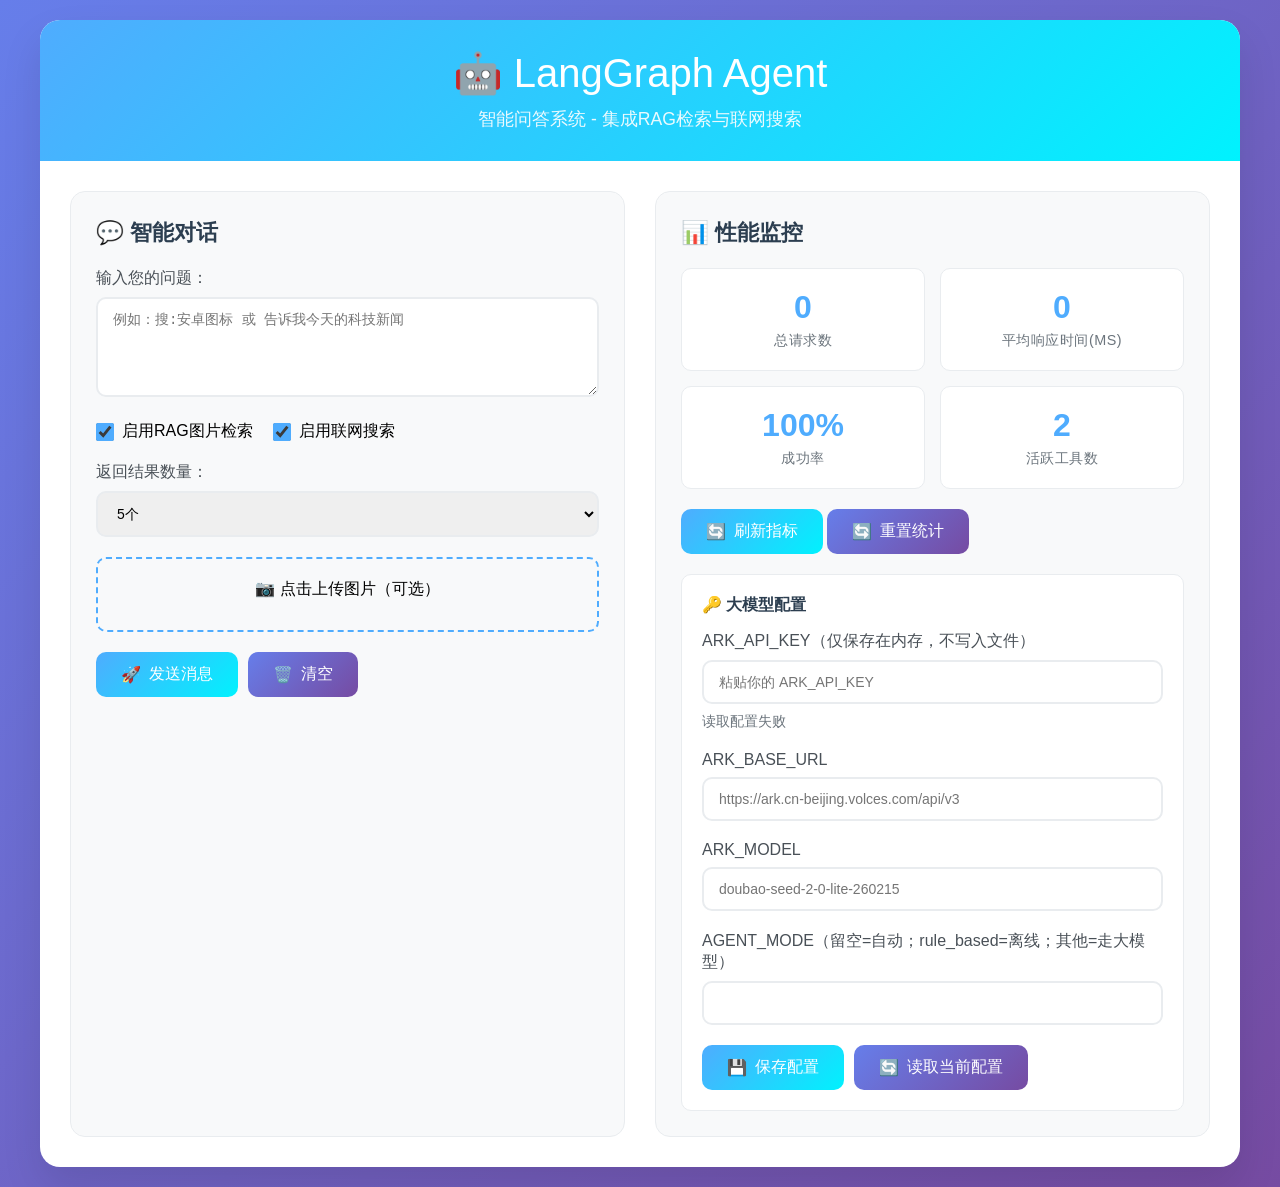
==== frontend/index - 副本.html @ 10c99111 "refactor: 重构 Agent 异步架构并修复前端显示问题" ====
<!DOCTYPE html>
<html lang="zh-CN">
<head>
    <meta charset="UTF-8">
    <meta name="viewport" content="width=device-width, initial-scale=1.0">
    <title>LangGraph Agent 测试平台</title>
    <style>
        * {
            margin: 0;
            padding: 0;
            box-sizing: border-box;
        }
        
        body {
            font-family: -apple-system, BlinkMacSystemFont, 'Segoe UI', Roboto, sans-serif;
            background: linear-gradient(135deg, #667eea 0%, #764ba2 100%);
            min-height: 100vh;
            padding: 20px;
        }
        
        .container {
            max-width: 1200px;
            margin: 0 auto;
            background: white;
            border-radius: 20px;
            box-shadow: 0 20px 40px rgba(0,0,0,0.1);
            overflow: hidden;
        }
        
        .header {
            background: linear-gradient(135deg, #4facfe 0%, #00f2fe 100%);
            color: white;
            padding: 30px;
            text-align: center;
        }
        
        .header h1 {
            font-size: 2.5em;
            margin-bottom: 10px;
            font-weight: 300;
        }
        
        .header p {
            opacity: 0.9;
            font-size: 1.1em;
        }
        
        .main-content {
            display: grid;
            grid-template-columns: 1fr 1fr;
            gap: 30px;
            padding: 30px;
        }
        
        .chat-section, .metrics-section {
            background: #f8f9fa;
            border-radius: 15px;
            padding: 25px;
            border: 1px solid #e9ecef;
        }
        
        .section-title {
            font-size: 1.4em;
            color: #2c3e50;
            margin-bottom: 20px;
            display: flex;
            align-items: center;
            gap: 10px;
        }
        
        .input-group {
            margin-bottom: 20px;
        }
        
        .input-group label {
            display: block;
            margin-bottom: 8px;
            color: #495057;
            font-weight: 500;
        }
        
        .input-field {
            width: 100%;
            padding: 12px 15px;
            border: 2px solid #e9ecef;
            border-radius: 10px;
            font-size: 14px;
            transition: all 0.3s ease;
        }
        
        .input-field:focus {
            outline: none;
            border-color: #4facfe;
            box-shadow: 0 0 0 3px rgba(79, 172, 254, 0.1);
        }
        
        .textarea {
            min-height: 100px;
            resize: vertical;
        }
        
        .checkbox-group {
            display: flex;
            gap: 20px;
            margin-bottom: 20px;
        }
        
        .checkbox-item {
            display: flex;
            align-items: center;
            gap: 8px;
        }
        
        .checkbox-item input[type="checkbox"] {
            width: 18px;
            height: 18px;
            accent-color: #4facfe;
        }
        
        .btn {
            background: linear-gradient(135deg, #4facfe 0%, #00f2fe 100%);
            color: white;
            border: none;
            padding: 12px 25px;
            border-radius: 10px;
            font-size: 16px;
            font-weight: 500;
            cursor: pointer;
            transition: all 0.3s ease;
            display: inline-flex;
            align-items: center;
            gap: 8px;
        }
        
        .btn:hover {
            transform: translateY(-2px);
            box-shadow: 0 10px 20px rgba(79, 172, 254, 0.3);
        }
        
        .btn:disabled {
            opacity: 0.6;
            cursor: not-allowed;
            transform: none;
        }
        
        .btn-secondary {
            background: linear-gradient(135deg, #667eea 0%, #764ba2 100%);
        }
        
        .response-area {
            background: white;
            border-radius: 10px;
            padding: 20px;
            margin-top: 20px;
            border: 1px solid #e9ecef;
            min-height: 150px;
            max-height: 400px;
            overflow-y: auto;
        }
        
        .response-content {
            line-height: 1.6;
            color: #2c3e50;
        }
        
        .response-content h4 {
            color: #4facfe;
            margin-bottom: 10px;
        }
        
        .response-content .image-item {
            background: #f8f9fa;
            border-radius: 8px;
            padding: 15px;
            margin: 10px 0;
            border-left: 4px solid #4facfe;
        }
        
        .response-content .search-item {
            background: #fff3cd;
            border-radius: 8px;
            padding: 15px;
            margin: 10px 0;
            border-left: 4px solid #ffc107;
        }
        
        .metrics-grid {
            display: grid;
            grid-template-columns: repeat(auto-fit, minmax(200px, 1fr));
            gap: 15px;
            margin-bottom: 20px;
        }
        
        .metric-card {
            background: white;
            border-radius: 10px;
            padding: 20px;
            text-align: center;
            border: 1px solid #e9ecef;
            transition: all 0.3s ease;
        }
        
        .metric-card:hover {
            transform: translateY(-2px);
            box-shadow: 0 5px 15px rgba(0,0,0,0.1);
        }
        
        .metric-value {
            font-size: 2em;
            font-weight: bold;
            color: #4facfe;
            margin-bottom: 5px;
        }
        
        .metric-label {
            color: #6c757d;
            font-size: 0.9em;
            text-transform: uppercase;
            letter-spacing: 0.5px;
        }
        
        .timing-breakdown {
            background: white;
            border-radius: 10px;
            padding: 20px;
            margin-top: 20px;
            border: 1px solid #e9ecef;
        }
        
        .timing-item {
            display: flex;
            justify-content: space-between;
            align-items: center;
            padding: 10px 0;
            border-bottom: 1px solid #f1f3f4;
        }
        
        .timing-item:last-child {
            border-bottom: none;
        }
        
        .timing-name {
            color: #495057;
            font-weight: 500;
        }
        
        .timing-value {
            color: #4facfe;
            font-weight: bold;
        }
        
        .loading {
            display: inline-block;
            width: 20px;
            height: 20px;
            border: 3px solid #f3f3f3;
            border-top: 3px solid #4facfe;
            border-radius: 50%;
            animation: spin 1s linear infinite;
        }
        
        @keyframes spin {
            0% { transform: rotate(0deg); }
            100% { transform: rotate(360deg); }
        }
        
        .error-message {
            background: #f8d7da;
            color: #721c24;
            border: 1px solid #f5c6cb;
            border-radius: 8px;
            padding: 15px;
            margin: 10px 0;
        }
        
        .success-message {
            background: #d4edda;
            color: #155724;
            border: 1px solid #c3e6cb;
            border-radius: 8px;
            padding: 15px;
            margin: 10px 0;
        }
        
        .file-upload {
            border: 2px dashed #4facfe;
            border-radius: 10px;
            padding: 20px;
            text-align: center;
            transition: all 0.3s ease;
            cursor: pointer;
        }
        
        .file-upload:hover {
            background: rgba(79, 172, 254, 0.05);
        }
        
        .file-upload input[type="file"] {
            display: none;
        }
        
        @media (max-width: 768px) {
            .main-content {
                grid-template-columns: 1fr;
                gap: 20px;
                padding: 20px;
            }
            
            .header h1 {
                font-size: 2em;
            }
            
            .checkbox-group {
                flex-direction: column;
                gap: 10px;
            }
        }
    </style>
</head>
<body>
    <div class="container">
        <div class="header">
            <h1>🤖 LangGraph Agent</h1>
            <p>智能问答系统 - 集成RAG检索与联网搜索</p>
        </div>
        
        <div class="main-content">
            <!-- 聊天区域 -->
            <div class="chat-section">
                <h2 class="section-title">
                    💬 智能对话
                </h2>
                
                <div class="input-group">
                    <label for="userInput">输入您的问题：</label>
                    <textarea 
                        id="userInput" 
                        class="input-field textarea" 
                        placeholder="例如：搜:安卓图标 或 告诉我今天的科技新闻"
                    ></textarea>
                </div>
                
                <div class="checkbox-group">
                    <div class="checkbox-item">
                        <input type="checkbox" id="useRag" checked>
                        <label for="useRag">启用RAG图片检索</label>
                    </div>
                    <div class="checkbox-item">
                        <input type="checkbox" id="useSearch" checked>
                        <label for="useSearch">启用联网搜索</label>
                    </div>
                </div>
                
                <div class="input-group">
                    <label for="topK">返回结果数量：</label>
                    <select id="topK" class="input-field">
                        <option value="3">3个</option>
                        <option value="5" selected>5个</option>
                        <option value="10">10个</option>
                    </select>
                </div>
                
                <div class="file-upload" onclick="document.getElementById('imageFile').click()">
                    <input type="file" id="imageFile" accept="image/*" onchange="handleFileSelect(event)">
                    <p>📷 点击上传图片（可选）</p>
                    <p id="fileName" style="margin-top: 10px; color: #4facfe;"></p>
                </div>
                
                <div style="display: flex; gap: 10px; margin-top: 20px;">
                    <button class="btn" onclick="sendMessage()" id="sendBtn">
                        <span>🚀</span> 发送消息
                    </button>
                    <button class="btn btn-secondary" onclick="clearChat()">
                        <span>🗑️</span> 清空
                    </button>
                </div>
                
                <div id="responseArea" class="response-area" style="display: none;">
                    <div id="responseContent" class="response-content"></div>
                </div>
            </div>
            
            <!-- 性能监控区域 -->
            <div class="metrics-section">
                <h2 class="section-title">
                    📊 性能监控
                </h2>
                
                <div class="metrics-grid">
                    <div class="metric-card">
                        <div class="metric-value" id="totalRequests">0</div>
                        <div class="metric-label">总请求数</div>
                    </div>
                    <div class="metric-card">
                        <div class="metric-value" id="avgResponseTime">0</div>
                        <div class="metric-label">平均响应时间(ms)</div>
                    </div>
                    <div class="metric-card">
                        <div class="metric-value" id="successRate">100%</div>
                        <div class="metric-label">成功率</div>
                    </div>
                    <div class="metric-card">
                        <div class="metric-value" id="activeTools">0</div>
                        <div class="metric-label">活跃工具数</div>
                    </div>
                </div>
                
                <div id="timingBreakdown" class="timing-breakdown" style="display: none;">
                    <h4 style="margin-bottom: 15px; color: #2c3e50;">⏱️ 本次请求耗时分析</h4>
                    <div id="timingItems"></div>
                </div>

                <div id="streamDebug" class="timing-breakdown" style="display: none;">
                    <h4 style="margin-bottom: 15px; color: #2c3e50;">🧰 工具调用与 Token</h4>
                    <div id="tokenItems"></div>
                    <div id="toolItems" style="margin-top: 15px;"></div>
                </div>
                
                <div style="margin-top: 20px;">
                    <button class="btn" onclick="refreshMetrics()">
                        <span>🔄</span> 刷新指标
                    </button>
                    <button class="btn btn-secondary" onclick="resetMetrics()">
                        <span>🔄</span> 重置统计
                    </button>
                </div>

                <div class="timing-breakdown" style="margin-top:20px;">
                    <h4 style="margin-bottom: 15px; color: #2c3e50;">🔑 大模型配置</h4>
                    <div class="input-group">
                        <label for="arkApiKey">ARK_API_KEY（仅保存在内存，不写入文件）</label>
                        <input id="arkApiKey" type="password" class="input-field" placeholder="粘贴你的 ARK_API_KEY">
                        <div id="arkKeyStatus" style="margin-top:8px; color:#6c757d; font-size:0.9em;"></div>
                    </div>
                    <div class="input-group">
                        <label for="arkBaseUrl">ARK_BASE_URL</label>
                        <input id="arkBaseUrl" type="text" class="input-field" placeholder="https://ark.cn-beijing.volces.com/api/v3">
                    </div>
                    <div class="input-group">
                        <label for="arkModel">ARK_MODEL</label>
                        <input id="arkModel" type="text" class="input-field" placeholder="doubao-seed-2-0-lite-260215">
                    </div>
                    <div class="input-group">
                        <label for="agentMode">AGENT_MODE（留空=自动；rule_based=离线；其他=走大模型）</label>
                        <input id="agentMode" type="text" class="input-field" placeholder="">
                    </div>
                    <div style="display:flex; gap:10px;">
                        <button class="btn" onclick="saveConfig()">
                            <span>💾</span> 保存配置
                        </button>
                        <button class="btn btn-secondary" onclick="loadConfig()">
                            <span>🔄</span> 读取当前配置
                        </button>
                    </div>
                </div>
            </div>
        </div>
    </div>

    <script>
        // 全局状态
        let requestCount = 0;
        let totalResponseTime = 0;
        let successCount = 0;
        let errorCount = 0;
        let selectedFile = null;
        let currentAbortController = null;
        let streamRenderScheduled = false;
        let streamState = null;
        
        // 初始化
        document.addEventListener('DOMContentLoaded', function() {
            // 添加回车键发送功能
            document.getElementById('userInput').addEventListener('keydown', function(e) {
                if (e.key === 'Enter' && e.ctrlKey) {
                    sendMessage();
                }
            });
            
            // 初始化指标
            updateMetricsDisplay();
            loadConfig();
        });
        
        // 处理文件选择
        function handleFileSelect(event) {
            const file = event.target.files[0];
            if (file) {
                selectedFile = file;
                document.getElementById('fileName').textContent = `已选择: ${file.name}`;
            }
        }
        
        // 发送消息
        async function sendMessage() {
            const userInput = document.getElementById('userInput').value.trim();
            if (!userInput && !selectedFile) {
                showError('请输入问题或上传图片');
                return;
            }
            
            const sendBtn = document.getElementById('sendBtn');
            sendBtn.disabled = true;
            sendBtn.innerHTML = '<span class="loading"></span> 处理中...';
            
            const startTime = Date.now();
            
            try {
                if (currentAbortController) {
                    try { currentAbortController.abort(); } catch (e) {}
                }
                currentAbortController = new AbortController();

                streamState = {
                    text: '',
                    toolCalls: [],
                    toolEvents: [],
                    usage: null,
                    final: null
                };

                const formData = new FormData();
                formData.append('text', userInput);
                formData.append('use_rag', document.getElementById('useRag').checked);
                formData.append('use_search', document.getElementById('useSearch').checked);
                formData.append('top_k', document.getElementById('topK').value);
                formData.append('stream', 'true');
                
                if (selectedFile) {
                    formData.append('image', selectedFile);
                }
                
                const responseArea = document.getElementById('responseArea');
                const responseContent = document.getElementById('responseContent');
                responseArea.style.display = 'block';
                responseContent.innerHTML = `<div class="success-message">连接中，等待流式输出...</div>`;
                document.getElementById('timingBreakdown').style.display = 'none';
                document.getElementById('streamDebug').style.display = 'none';

                const response = await fetch('/api/chat', {
                    method: 'POST',
                    body: formData,
                    headers: {
                        'Accept': 'text/event-stream'
                    },
                    signal: currentAbortController.signal
                });

                if (!response.ok) {
                    const errText = await response.text();
                    throw new Error(errText || '请求失败');
                }

                const ctype = (response.headers.get('content-type') || '').toLowerCase();
                if (ctype.startsWith('text/event-stream')) {
                    await readEventStream(response, startTime);
                } else {
                    const result = await response.json();
                    renderFinalFromJson(result, startTime);
                }

                // 清空输入
                document.getElementById('userInput').value = '';
                selectedFile = null;
                document.getElementById('fileName').textContent = '';
                document.getElementById('imageFile').value = '';
                
            } catch (error) {
                errorCount++;
                showError(`请求失败: ${error.message}`);
            } finally {
                sendBtn.disabled = false;
                sendBtn.innerHTML = '<span>🚀</span> 发送消息';
                updateMetricsDisplay();
            }
        }

        async function readEventStream(response, startTime) {
            const reader = response.body.getReader();
            const decoder = new TextDecoder('utf-8');
            let buffer = '';
            let done = false;

            while (!done) {
                const { value, done: readerDone } = await reader.read();
                done = readerDone;
                if (value) {
                    buffer += decoder.decode(value, { stream: true });
                    buffer = processSseBuffer(buffer);
                }
            }

            const endTime = Date.now();
            const responseTime = endTime - startTime;
            requestCount++;
            totalResponseTime += responseTime;
            successCount++;

            if (streamState && streamState.final && streamState.final.timing) {
                displayTiming(streamState.final.timing || {});
            }
            renderStreamDebug();
        }

        function processSseBuffer(buffer) {
            const chunks = buffer.split('\n\n');
            const remain = chunks.pop() || '';
            for (const chunk of chunks) {
                const lines = chunk.split('\n');
                for (const line of lines) {
                    const trimmed = line.trim();
                    if (!trimmed) continue;
                    if (!trimmed.startsWith('data:')) continue;
                    const data = trimmed.slice(5).trimStart();
                    if (data === '[DONE]') {
                        return remain;
                    }
                    let obj = null;
                    try { obj = JSON.parse(data); } catch (e) { obj = null; }
                    if (obj) handleStreamChunk(obj);
                }
            }
            return remain;
        }

        function handleStreamChunk(obj) {
            if (!streamState) return;
            if (obj.choices && obj.choices.length > 0) {
                const delta = (obj.choices[0] && obj.choices[0].delta) ? obj.choices[0].delta : null;
                if (delta) {
                    if (typeof delta.content === 'string' && delta.content.length > 0) {
                        streamState.text += delta.content;
                    }
                    if (Array.isArray(delta.tool_calls) && delta.tool_calls.length > 0) {
                        streamState.toolCalls = delta.tool_calls;
                    }
                }
            }
            if (obj.x_tool_event) {
                streamState.toolEvents.push(obj.x_tool_event);
            }
            if (obj.usage && typeof obj.usage === 'object') {
                streamState.usage = obj.usage;
            }
            if (obj.x_final && typeof obj.x_final === 'object') {
                streamState.final = obj.x_final;
            }
            scheduleStreamRender();
        }

        function scheduleStreamRender() {
            if (streamRenderScheduled) return;
            streamRenderScheduled = true;
            requestAnimationFrame(() => {
                streamRenderScheduled = false;
                renderStream();
            });
        }

        function renderStream() {
            if (!streamState) return;
            const responseArea = document.getElementById('responseArea');
            const responseContent = document.getElementById('responseContent');
            responseArea.style.display = 'block';

            const answerHtml = renderMarkdown(streamState.text || '');
            let html = `<h4>🤖 智能回答（流式）</h4>`;
            html += `<div>${answerHtml || '<span style="color:#6c757d">等待输出...</span>'}</div>`;

            const final = streamState.final;
            if (final && Array.isArray(final.images) && final.images.length > 0) {
                html += `<h4 style="margin-top:15px;">🖼️ 检索到的图片 (${final.images.length}张)</h4>`;
                final.images.forEach((image, index) => {
                    const filename = (image && image.filename) ? image.filename : 'unknown';
                    const score = (image && typeof image.score === 'number') ? image.score : (image && typeof image.similarity === 'number' ? image.similarity : 0);
                    html += `
                        <div class="image-item">
                            <p><strong>${index + 1}. ${escapeHtml(filename)}</strong></p>
                            <p>相似度: ${(score * 100).toFixed(2)}%</p>
                            <img src="/assets/${encodeURIComponent(filename)}" 
                                 alt="${escapeHtml(filename)}" 
                                 style="max-width: 100%; max-height: 200px; border-radius: 8px; margin-top: 10px;">
                        </div>
                    `;
                });
            }

            if (final && Array.isArray(final.search_results) && final.search_results.length > 0) {
                html += `<h4 style="margin-top:15px;">🔍 搜索结果 (${final.search_results.length}条)</h4>`;
                final.search_results.forEach((search, index) => {
                    const title = (search && search.title) ? search.title : '';
                    const snippet = (search && search.snippet) ? search.snippet : '';
                    const link = (search && (search.url || search.link)) ? (search.url || search.link) : '';
                    html += `
                        <div class="search-item">
                            <p><strong>${index + 1}. ${escapeHtml(title)}</strong></p>
                            <p>${escapeHtml(snippet)}</p>
                            ${link ? `<p><a href="${escapeHtml(link)}" target="_blank" style="color: #4facfe;">查看原文</a></p>` : ''}
                        </div>
                    `;
                });
            }

            responseContent.innerHTML = html;
            renderStreamDebug();
        }

        function renderFinalFromJson(result, startTime) {
            const endTime = Date.now();
            const responseTime = endTime - startTime;
            requestCount++;
            totalResponseTime += responseTime;
            successCount++;
            const normalized = {
                response: result.response || result.answer || '',
                images: result.images || [],
                search_results: result.search_results || [],
                timing: result.timing || {},
                metadata: result.metadata || {}
            };
            streamState = {
                text: normalized.response,
                toolCalls: [],
                toolEvents: [],
                usage: normalized.metadata ? normalized.metadata.usage : null,
                final: normalized
            };
            renderStream();
            displayTiming(normalized.timing || {});
        }
        
        // 显示响应结果
        function renderStreamDebug() {
            const debug = document.getElementById('streamDebug');
            const tokenItems = document.getElementById('tokenItems');
            const toolItems = document.getElementById('toolItems');
            if (!streamState) {
                debug.style.display = 'none';
                return;
            }

            const usage = streamState.usage;
            const toolCalls = Array.isArray(streamState.toolCalls) ? streamState.toolCalls : [];
            const toolEvents = Array.isArray(streamState.toolEvents) ? streamState.toolEvents : [];
            const hasAny = (usage && typeof usage === 'object') || toolCalls.length > 0 || toolEvents.length > 0;
            if (!hasAny) {
                debug.style.display = 'none';
                return;
            }
            debug.style.display = 'block';

            let tokenHtml = '';
            if (usage && typeof usage === 'object') {
                const pt = (usage.prompt_tokens != null) ? usage.prompt_tokens : 0;
                const ct = (usage.completion_tokens != null) ? usage.completion_tokens : 0;
                const tt = (usage.total_tokens != null) ? usage.total_tokens : 0;
                tokenHtml = `
                    <div class="timing-item">
                        <span class="timing-name">prompt_tokens:</span>
                        <span class="timing-value">${pt}</span>
                    </div>
                    <div class="timing-item">
                        <span class="timing-name">completion_tokens:</span>
                        <span class="timing-value">${ct}</span>
                    </div>
                    <div class="timing-item">
                        <span class="timing-name">total_tokens:</span>
                        <span class="timing-value">${tt}</span>
                    </div>
                `;
            }
            tokenItems.innerHTML = tokenHtml;

            let toolHtml = '';
            if (toolCalls.length > 0) {
                toolHtml += `<div style="margin-bottom:10px; color:#495057; font-weight:500;">本次调用工具（计划）</div>`;
                toolCalls.forEach((tc, idx) => {
                    const fn = tc && tc.function ? tc.function : {};
                    const name = fn.name || 'unknown';
                    const args = fn.arguments || '{}';
                    toolHtml += `
                        <div class="timing-item" style="align-items:flex-start;">
                            <span class="timing-name">${idx + 1}. ${escapeHtml(name)}</span>
                            <span class="timing-value" style="max-width:60%; white-space:normal; text-align:right;">${escapeHtml(args)}</span>
                        </div>
                    `;
                });
            }
            if (toolEvents.length > 0) {
                toolHtml += `<div style="margin-top:15px; margin-bottom:10px; color:#495057; font-weight:500;">工具执行（实时）</div>`;
                toolEvents.slice(-20).forEach((ev) => {
                    const name = ev.tool || 'unknown';
                    const ok = ev.ok ? 'ok' : 'fail';
                    const ms = ev.elapsed_s ? Math.round(ev.elapsed_s * 1000) : 0;
                    const preview = ev.result_preview ? ev.result_preview : '';
                    toolHtml += `
                        <div class="timing-item" style="align-items:flex-start;">
                            <span class="timing-name">${escapeHtml(name)} (${ok})</span>
                            <span class="timing-value" style="max-width:60%; white-space:normal; text-align:right;">${ms}ms</span>
                        </div>
                        ${preview ? `<div style="color:#6c757d; font-size:0.85em; margin: -6px 0 10px 0; white-space:pre-wrap;">${escapeHtml(preview)}</div>` : ''}
                    `;
                });
            }
            toolItems.innerHTML = toolHtml;
        }

        function escapeHtml(text) {
            const s = String(text == null ? '' : text);
            return s
                .replaceAll('&', '&amp;')
                .replaceAll('<', '&lt;')
                .replaceAll('>', '&gt;')
                .replaceAll('"', '&quot;')
                .replaceAll("'", '&#039;');
        }

        function renderMarkdown(md) {
            const src = String(md == null ? '' : md);
            if (!src) return '';
            const blocks = src.split('```');
            let out = '';
            for (let i = 0; i < blocks.length; i++) {
                const part = blocks[i];
                if (i % 2 === 1) {
                    const code = escapeHtml(part.replace(/^\w+\n/, ''));
                    out += `<pre style="background:#0b1020; color:#e5e7eb; padding:12px; border-radius:8px; overflow:auto;"><code>${code}</code></pre>`;
                } else {
                    out += renderMarkdownInline(part);
                }
            }
            return out;
        }

        function renderMarkdownInline(text) {
            let s = escapeHtml(text);
            s = s.replace(/\r\n/g, '\n').replace(/\r/g, '\n');
            s = s.replace(/^######\s?(.*)$/gm, '<h6>$1</h6>');
            s = s.replace(/^#####\s?(.*)$/gm, '<h5>$1</h5>');
            s = s.replace(/^####\s?(.*)$/gm, '<h4>$1</h4>');
            s = s.replace(/^###\s?(.*)$/gm, '<h3>$1</h3>');
            s = s.replace(/^##\s?(.*)$/gm, '<h2>$1</h2>');
            s = s.replace(/^#\s?(.*)$/gm, '<h1>$1</h1>');
            s = s.replace(/\*\*(.+?)\*\*/g, '<strong>$1</strong>');
            s = s.replace(/`([^`]+?)`/g, '<code style="background:#f1f3f4; padding:2px 4px; border-radius:4px;">$1</code>');
            s = s.replace(/\[([^\]]+)\]\((https?:\/\/[^\s)]+)\)/g, '<a href="$2" target="_blank" style="color:#4facfe;">$1</a>');
            s = s.replace(/^\s*-\s+(.*)$/gm, '<li>$1</li>');
            s = s.replace(/(<li>.*<\/li>\n?)+/g, (m) => `<ul style="margin-left:20px;">${m}</ul>`);
            s = s.replace(/\n{2,}/g, '</p><p>');
            s = `<p>${s}</p>`;
            s = s.replace(/<p>\s*<\/p>/g, '');
            s = s.replace(/\n/g, '<br>');
            return s;
        }
        
        // 显示耗时分析
        function displayTiming(timing) {
            const timingBreakdown = document.getElementById('timingBreakdown');
            const timingItems = document.getElementById('timingItems');
            
            if (Object.keys(timing).length === 0) {
                timingBreakdown.style.display = 'none';
                return;
            }
            
            timingBreakdown.style.display = 'block';
            
            let html = '';
                const timingNames = {
                    'total': '总耗时',
                    'route': '路由决策',
                    'connect': '数据库连接',
                    'expand': '查询扩展',
                'encode_text': '文本编码',
                'search_text': '文本搜索',
                'read_image': '图片读取',
                'encode_image': '图片编码',
                    'search_image': '图片搜索',
                    'llm': '大模型调用'
                };
                
                for (const [key, value] of Object.entries(timing)) {
                    if (value > 0) {
                        const ms = Math.round(value * 1000);
                        html += `
                        <div class="timing-item">
                            <span class="timing-name">${timingNames[key] || key}:</span>
                            <span class="timing-value">${ms}ms</span>
                        </div>
                    `;
                    }
                }
            
            timingItems.innerHTML = html;
        }
        
        // 显示错误
        function showError(message) {
            const responseArea = document.getElementById('responseArea');
            const responseContent = document.getElementById('responseContent');
            
            responseArea.style.display = 'block';
            responseContent.innerHTML = `<div class="error-message">${message}</div>`;
        }
        
        // 清空聊天
        function clearChat() {
            document.getElementById('responseArea').style.display = 'none';
            document.getElementById('responseContent').innerHTML = '';
            document.getElementById('timingBreakdown').style.display = 'none';
        }
        
        // 更新指标显示
        function updateMetricsDisplay() {
            document.getElementById('totalRequests').textContent = requestCount;
            document.getElementById('avgResponseTime').textContent = 
                requestCount > 0 ? Math.round(totalResponseTime / requestCount) : 0;
            document.getElementById('successRate').textContent = 
                requestCount > 0 ? `${Math.round((successCount / requestCount) * 100)}%` : '100%';
            document.getElementById('activeTools').textContent = 
                document.getElementById('useRag').checked + document.getElementById('useSearch').checked;
        }
        
        // 刷新指标
        async function refreshMetrics() {
            try {
                const response = await fetch('/api/metrics');
                const metrics = await response.json();
                
                // 这里可以更新更详细的指标
                console.log('Metrics:', metrics);
                
            } catch (error) {
                console.error('Failed to refresh metrics:', error);
            }
        }

        async function loadConfig() {
            try {
                const resp = await fetch('/api/config');
                const cfg = await resp.json();
                document.getElementById('arkBaseUrl').value = cfg.ark_base_url || '';
                document.getElementById('arkModel').value = cfg.ark_model || '';
                document.getElementById('agentMode').value = cfg.agent_mode || '';
                const status = cfg.key_set ? `已设置: ${cfg.ark_api_key || 'set'}` : '未设置：当前将走离线模式（无法生成大模型最终答案）';
                document.getElementById('arkKeyStatus').textContent = status;
            } catch (e) {
                document.getElementById('arkKeyStatus').textContent = '读取配置失败';
            }
        }

        async function saveConfig() {
            const form = new FormData();
            const k = document.getElementById('arkApiKey').value || '';
            const u = document.getElementById('arkBaseUrl').value || '';
            const m = document.getElementById('arkModel').value || '';
            const mode = document.getElementById('agentMode').value || '';
            if (k) form.append('ark_api_key', k);
            form.append('ark_base_url', u);
            form.append('ark_model', m);
            form.append('agent_mode', mode);
            try {
                const resp = await fetch('/api/config', { method: 'POST', body: form });
                const cfg = await resp.json();
                document.getElementById('arkApiKey').value = '';
                const status = cfg.key_set ? `已设置: ${cfg.ark_api_key || 'set'}` : '未设置：当前将走离线模式（无法生成大模型最终答案）';
                document.getElementById('arkKeyStatus').textContent = status;
                showError('配置已保存，可直接发起对话进行流式验证');
            } catch (e) {
                showError('保存配置失败');
            }
        }
        
        // 重置统计
        function resetMetrics() {
            requestCount = 0;
            totalResponseTime = 0;
            successCount = 0;
            errorCount = 0;
            updateMetricsDisplay();
            
            // 显示成功消息
            const responseArea = document.getElementById('responseArea');
            const responseContent = document.getElementById('responseContent');
            
            responseArea.style.display = 'block';
            responseContent.innerHTML = '<div class="success-message">统计已重置</div>';
            
            setTimeout(() => {
                responseArea.style.display = 'none';
            }, 3000);
        }
    </script>
</body>
</html>
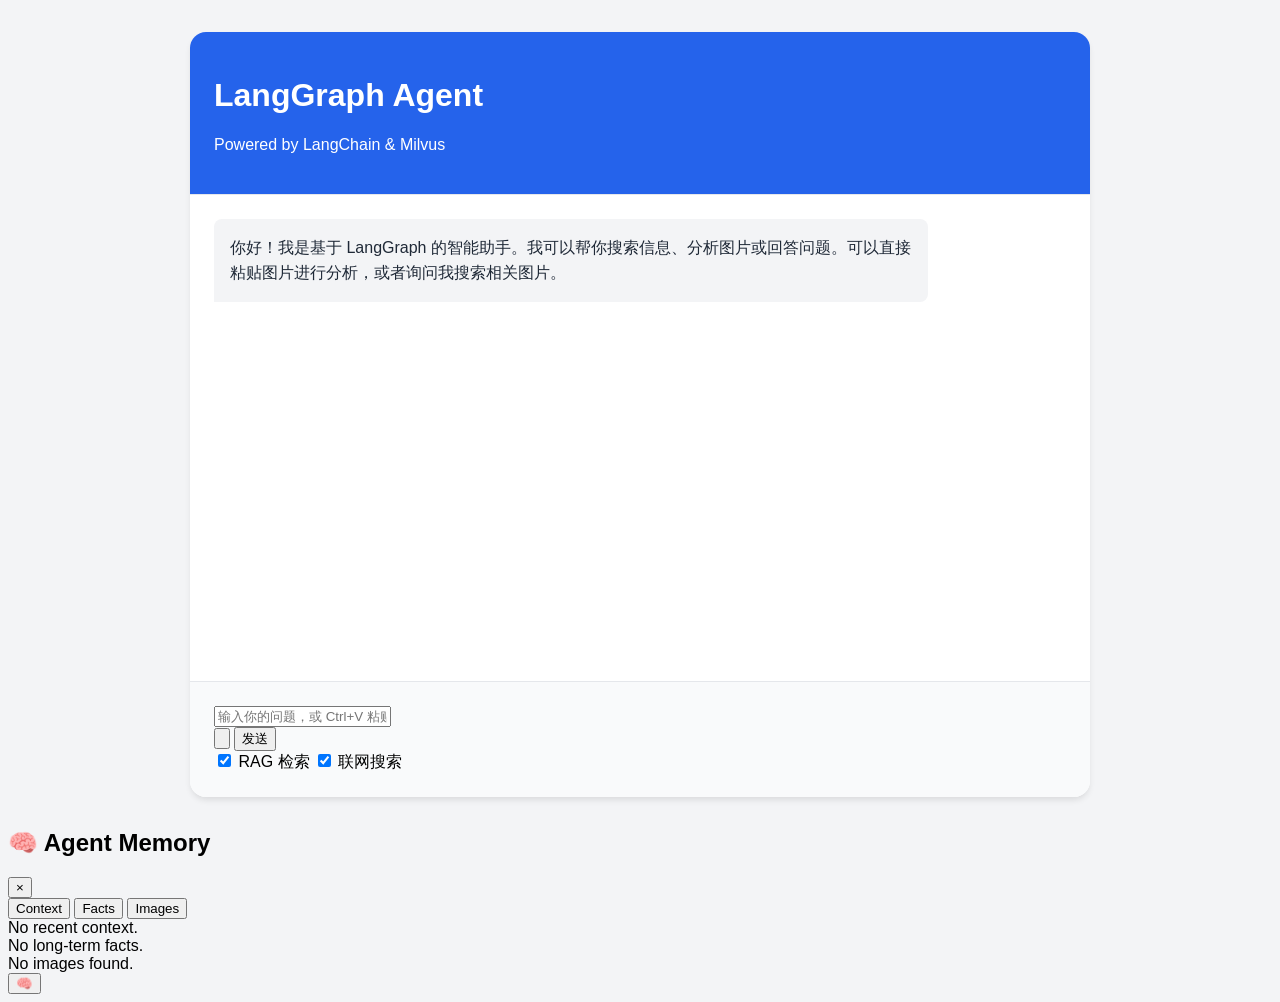
==== commit 7cdd2e28: "feat(agent): 完成多模态记忆与权限隔离体系升级，重构检索与流式工具链路" ====
--- a/frontend/index - 副本.html
+++ b/frontend/index - 副本.html
@@ -3,993 +3,98 @@
 <head>
     <meta charset="UTF-8">
     <meta name="viewport" content="width=device-width, initial-scale=1.0">
-    <title>LangGraph Agent 测试平台</title>
-    <style>
-        * {
-            margin: 0;
-            padding: 0;
-            box-sizing: border-box;
-        }
-        
-        body {
-            font-family: -apple-system, BlinkMacSystemFont, 'Segoe UI', Roboto, sans-serif;
-            background: linear-gradient(135deg, #667eea 0%, #764ba2 100%);
-            min-height: 100vh;
-            padding: 20px;
-        }
-        
-        .container {
-            max-width: 1200px;
-            margin: 0 auto;
-            background: white;
-            border-radius: 20px;
-            box-shadow: 0 20px 40px rgba(0,0,0,0.1);
-            overflow: hidden;
-        }
-        
-        .header {
-            background: linear-gradient(135deg, #4facfe 0%, #00f2fe 100%);
-            color: white;
-            padding: 30px;
-            text-align: center;
-        }
-        
-        .header h1 {
-            font-size: 2.5em;
-            margin-bottom: 10px;
-            font-weight: 300;
-        }
-        
-        .header p {
-            opacity: 0.9;
-            font-size: 1.1em;
-        }
-        
-        .main-content {
-            display: grid;
-            grid-template-columns: 1fr 1fr;
-            gap: 30px;
-            padding: 30px;
-        }
-        
-        .chat-section, .metrics-section {
-            background: #f8f9fa;
-            border-radius: 15px;
-            padding: 25px;
-            border: 1px solid #e9ecef;
-        }
-        
-        .section-title {
-            font-size: 1.4em;
-            color: #2c3e50;
-            margin-bottom: 20px;
-            display: flex;
-            align-items: center;
-            gap: 10px;
-        }
-        
-        .input-group {
-            margin-bottom: 20px;
-        }
-        
-        .input-group label {
-            display: block;
-            margin-bottom: 8px;
-            color: #495057;
-            font-weight: 500;
-        }
-        
-        .input-field {
-            width: 100%;
-            padding: 12px 15px;
-            border: 2px solid #e9ecef;
-            border-radius: 10px;
-            font-size: 14px;
-            transition: all 0.3s ease;
-        }
-        
-        .input-field:focus {
-            outline: none;
-            border-color: #4facfe;
-            box-shadow: 0 0 0 3px rgba(79, 172, 254, 0.1);
-        }
-        
-        .textarea {
-            min-height: 100px;
-            resize: vertical;
-        }
-        
-        .checkbox-group {
-            display: flex;
-            gap: 20px;
-            margin-bottom: 20px;
-        }
-        
-        .checkbox-item {
-            display: flex;
-            align-items: center;
-            gap: 8px;
-        }
-        
-        .checkbox-item input[type="checkbox"] {
-            width: 18px;
-            height: 18px;
-            accent-color: #4facfe;
-        }
-        
-        .btn {
-            background: linear-gradient(135deg, #4facfe 0%, #00f2fe 100%);
-            color: white;
-            border: none;
-            padding: 12px 25px;
-            border-radius: 10px;
-            font-size: 16px;
-            font-weight: 500;
-            cursor: pointer;
-            transition: all 0.3s ease;
-            display: inline-flex;
-            align-items: center;
-            gap: 8px;
-        }
-        
-        .btn:hover {
-            transform: translateY(-2px);
-            box-shadow: 0 10px 20px rgba(79, 172, 254, 0.3);
-        }
-        
-        .btn:disabled {
-            opacity: 0.6;
-            cursor: not-allowed;
-            transform: none;
-        }
-        
-        .btn-secondary {
-            background: linear-gradient(135deg, #667eea 0%, #764ba2 100%);
-        }
-        
-        .response-area {
-            background: white;
-            border-radius: 10px;
-            padding: 20px;
-            margin-top: 20px;
-            border: 1px solid #e9ecef;
-            min-height: 150px;
-            max-height: 400px;
-            overflow-y: auto;
-        }
-        
-        .response-content {
-            line-height: 1.6;
-            color: #2c3e50;
-        }
-        
-        .response-content h4 {
-            color: #4facfe;
-            margin-bottom: 10px;
-        }
-        
-        .response-content .image-item {
-            background: #f8f9fa;
-            border-radius: 8px;
-            padding: 15px;
-            margin: 10px 0;
-            border-left: 4px solid #4facfe;
-        }
-        
-        .response-content .search-item {
-            background: #fff3cd;
-            border-radius: 8px;
-            padding: 15px;
-            margin: 10px 0;
-            border-left: 4px solid #ffc107;
-        }
-        
-        .metrics-grid {
-            display: grid;
-            grid-template-columns: repeat(auto-fit, minmax(200px, 1fr));
-            gap: 15px;
-            margin-bottom: 20px;
-        }
-        
-        .metric-card {
-            background: white;
-            border-radius: 10px;
-            padding: 20px;
-            text-align: center;
-            border: 1px solid #e9ecef;
-            transition: all 0.3s ease;
-        }
-        
-        .metric-card:hover {
-            transform: translateY(-2px);
-            box-shadow: 0 5px 15px rgba(0,0,0,0.1);
-        }
-        
-        .metric-value {
-            font-size: 2em;
-            font-weight: bold;
-            color: #4facfe;
-            margin-bottom: 5px;
-        }
-        
-        .metric-label {
-            color: #6c757d;
-            font-size: 0.9em;
-            text-transform: uppercase;
-            letter-spacing: 0.5px;
-        }
-        
-        .timing-breakdown {
-            background: white;
-            border-radius: 10px;
-            padding: 20px;
-            margin-top: 20px;
-            border: 1px solid #e9ecef;
-        }
-        
-        .timing-item {
-            display: flex;
-            justify-content: space-between;
-            align-items: center;
-            padding: 10px 0;
-            border-bottom: 1px solid #f1f3f4;
-        }
-        
-        .timing-item:last-child {
-            border-bottom: none;
-        }
-        
-        .timing-name {
-            color: #495057;
-            font-weight: 500;
-        }
-        
-        .timing-value {
-            color: #4facfe;
-            font-weight: bold;
-        }
-        
-        .loading {
-            display: inline-block;
-            width: 20px;
-            height: 20px;
-            border: 3px solid #f3f3f3;
-            border-top: 3px solid #4facfe;
-            border-radius: 50%;
-            animation: spin 1s linear infinite;
-        }
-        
-        @keyframes spin {
-            0% { transform: rotate(0deg); }
-            100% { transform: rotate(360deg); }
-        }
-        
-        .error-message {
-            background: #f8d7da;
-            color: #721c24;
-            border: 1px solid #f5c6cb;
-            border-radius: 8px;
-            padding: 15px;
-            margin: 10px 0;
-        }
-        
-        .success-message {
-            background: #d4edda;
-            color: #155724;
-            border: 1px solid #c3e6cb;
-            border-radius: 8px;
-            padding: 15px;
-            margin: 10px 0;
-        }
-        
-        .file-upload {
-            border: 2px dashed #4facfe;
-            border-radius: 10px;
-            padding: 20px;
-            text-align: center;
-            transition: all 0.3s ease;
-            cursor: pointer;
-        }
-        
-        .file-upload:hover {
-            background: rgba(79, 172, 254, 0.05);
-        }
-        
-        .file-upload input[type="file"] {
-            display: none;
-        }
-        
-        @media (max-width: 768px) {
-            .main-content {
-                grid-template-columns: 1fr;
-                gap: 20px;
-                padding: 20px;
-            }
-            
-            .header h1 {
-                font-size: 2em;
-            }
-            
-            .checkbox-group {
-                flex-direction: column;
-                gap: 10px;
-            }
-        }
-    </style>
+    <title>LangGraph Agent Chat</title>
+    <script src="https://cdn.tailwindcss.com"></script>
+    <script src="https://cdn.jsdelivr.net/npm/marked/marked.min.js"></script>
+    <link rel="stylesheet" href="https://cdnjs.cloudflare.com/ajax/libs/highlight.js/11.9.0/styles/github-dark.min.css">
+    <script src="https://cdnjs.cloudflare.com/ajax/libs/highlight.js/11.9.0/highlight.min.js"></script>
+    <link rel="stylesheet" href="/frontend/css/styles.css">
 </head>
 <body>
-    <div class="container">
-        <div class="header">
-            <h1>🤖 LangGraph Agent</h1>
-            <p>智能问答系统 - 集成RAG检索与联网搜索</p>
+    <div class="chat-container">
+        <div class="chat-header">
+            <h1 class="text-xl font-bold">LangGraph Agent</h1>
+            <p class="text-sm opacity-90">Powered by LangChain & Milvus</p>
         </div>
         
-        <div class="main-content">
-            <!-- 聊天区域 -->
-            <div class="chat-section">
-                <h2 class="section-title">
-                    💬 智能对话
-                </h2>
-                
-                <div class="input-group">
-                    <label for="userInput">输入您的问题：</label>
-                    <textarea 
-                        id="userInput" 
-                        class="input-field textarea" 
-                        placeholder="例如：搜:安卓图标 或 告诉我今天的科技新闻"
-                    ></textarea>
+        <div id="messages" class="messages-area">
+            <!-- Messages will appear here -->
+            <div class="message assistant-message">
+                你好！我是基于 LangGraph 的智能助手。我可以帮你搜索信息、分析图片或回答问题。可以直接粘贴图片进行分析，或者询问我搜索相关图片。
+            </div>
+        </div>
+        
+        <div class="input-area">
+            <!-- Image Preview Area -->
+            <div id="image-preview-container" class="image-preview-container relative inline-block">
+                <img id="image-preview" class="image-preview" src="" alt="Preview">
+                <button onclick="removeImage()" class="remove-image">×</button>
+            </div>
+
+            <form id="chat-form" class="flex gap-4 items-end">
+                <div class="flex-1 relative">
+                    <input type="text" id="user-input" 
+                        class="w-full p-3 border border-gray-300 rounded-lg focus:ring-2 focus:ring-blue-500 focus:border-blue-500 outline-none transition"
+                        placeholder="输入你的问题，或 Ctrl+V 粘贴图片..." autocomplete="off">
                 </div>
-                
-                <div class="checkbox-group">
-                    <div class="checkbox-item">
-                        <input type="checkbox" id="useRag" checked>
-                        <label for="useRag">启用RAG图片检索</label>
-                    </div>
-                    <div class="checkbox-item">
-                        <input type="checkbox" id="useSearch" checked>
-                        <label for="useSearch">启用联网搜索</label>
-                    </div>
-                </div>
-                
-                <div class="input-group">
-                    <label for="topK">返回结果数量：</label>
-                    <select id="topK" class="input-field">
-                        <option value="3">3个</option>
-                        <option value="5" selected>5个</option>
-                        <option value="10">10个</option>
-                    </select>
-                </div>
-                
-                <div class="file-upload" onclick="document.getElementById('imageFile').click()">
-                    <input type="file" id="imageFile" accept="image/*" onchange="handleFileSelect(event)">
-                    <p>📷 点击上传图片（可选）</p>
-                    <p id="fileName" style="margin-top: 10px; color: #4facfe;"></p>
-                </div>
-                
-                <div style="display: flex; gap: 10px; margin-top: 20px;">
-                    <button class="btn" onclick="sendMessage()" id="sendBtn">
-                        <span>🚀</span> 发送消息
-                    </button>
-                    <button class="btn btn-secondary" onclick="clearChat()">
-                        <span>🗑️</span> 清空
-                    </button>
-                </div>
-                
-                <div id="responseArea" class="response-area" style="display: none;">
-                    <div id="responseContent" class="response-content"></div>
-                </div>
-            </div>
-            
-            <!-- 性能监控区域 -->
-            <div class="metrics-section">
-                <h2 class="section-title">
-                    📊 性能监控
-                </h2>
-                
-                <div class="metrics-grid">
-                    <div class="metric-card">
-                        <div class="metric-value" id="totalRequests">0</div>
-                        <div class="metric-label">总请求数</div>
-                    </div>
-                    <div class="metric-card">
-                        <div class="metric-value" id="avgResponseTime">0</div>
-                        <div class="metric-label">平均响应时间(ms)</div>
-                    </div>
-                    <div class="metric-card">
-                        <div class="metric-value" id="successRate">100%</div>
-                        <div class="metric-label">成功率</div>
-                    </div>
-                    <div class="metric-card">
-                        <div class="metric-value" id="activeTools">0</div>
-                        <div class="metric-label">活跃工具数</div>
-                    </div>
-                </div>
-                
-                <div id="timingBreakdown" class="timing-breakdown" style="display: none;">
-                    <h4 style="margin-bottom: 15px; color: #2c3e50;">⏱️ 本次请求耗时分析</h4>
-                    <div id="timingItems"></div>
-                </div>
-
-                <div id="streamDebug" class="timing-breakdown" style="display: none;">
-                    <h4 style="margin-bottom: 15px; color: #2c3e50;">🧰 工具调用与 Token</h4>
-                    <div id="tokenItems"></div>
-                    <div id="toolItems" style="margin-top: 15px;"></div>
-                </div>
-                
-                <div style="margin-top: 20px;">
-                    <button class="btn" onclick="refreshMetrics()">
-                        <span>🔄</span> 刷新指标
-                    </button>
-                    <button class="btn btn-secondary" onclick="resetMetrics()">
-                        <span>🔄</span> 重置统计
-                    </button>
-                </div>
-
-                <div class="timing-breakdown" style="margin-top:20px;">
-                    <h4 style="margin-bottom: 15px; color: #2c3e50;">🔑 大模型配置</h4>
-                    <div class="input-group">
-                        <label for="arkApiKey">ARK_API_KEY（仅保存在内存，不写入文件）</label>
-                        <input id="arkApiKey" type="password" class="input-field" placeholder="粘贴你的 ARK_API_KEY">
-                        <div id="arkKeyStatus" style="margin-top:8px; color:#6c757d; font-size:0.9em;"></div>
-                    </div>
-                    <div class="input-group">
-                        <label for="arkBaseUrl">ARK_BASE_URL</label>
-                        <input id="arkBaseUrl" type="text" class="input-field" placeholder="https://ark.cn-beijing.volces.com/api/v3">
-                    </div>
-                    <div class="input-group">
-                        <label for="arkModel">ARK_MODEL</label>
-                        <input id="arkModel" type="text" class="input-field" placeholder="doubao-seed-2-0-lite-260215">
-                    </div>
-                    <div class="input-group">
-                        <label for="agentMode">AGENT_MODE（留空=自动；rule_based=离线；其他=走大模型）</label>
-                        <input id="agentMode" type="text" class="input-field" placeholder="">
-                    </div>
-                    <div style="display:flex; gap:10px;">
-                        <button class="btn" onclick="saveConfig()">
-                            <span>💾</span> 保存配置
-                        </button>
-                        <button class="btn btn-secondary" onclick="loadConfig()">
-                            <span>🔄</span> 读取当前配置
-                        </button>
-                    </div>
-                </div>
+                <!-- Hidden file input for manual upload if needed -->
+                <input type="file" id="image-input" accept="image/*" style="display: none;" onchange="handleImageFile(this.files[0])">
+                <button type="button" onclick="document.getElementById('image-input').click()" 
+                    class="p-3 text-gray-500 hover:text-blue-600 transition" title="上传图片">
+                    <svg xmlns="http://www.w3.org/2000/svg" class="h-6 w-6" fill="none" viewBox="0 0 24 24" stroke="currentColor">
+                        <path stroke-linecap="round" stroke-linejoin="round" stroke-width="2" d="M4 16l4.586-4.586a2 2 0 012.828 0L16 16m-2-2l1.586-1.586a2 2 0 012.828 0L20 14m-6-6h.01M6 20h12a2 2 0 002-2V6a2 2 0 00-2-2H6a2 2 0 00-2 2v12a2 2 0 002 2z" />
+                    </svg>
+                </button>
+                <button type="submit" 
+                    class="px-6 py-3 bg-blue-600 text-white font-medium rounded-lg hover:bg-blue-700 transition disabled:opacity-50 disabled:cursor-not-allowed">
+                    发送
+                </button>
+            </form>
+            <div class="mt-2 flex gap-4 text-sm text-gray-600">
+                <label class="flex items-center gap-2 cursor-pointer">
+                    <input type="checkbox" id="use-rag" checked class="rounded text-blue-600">
+                    <span>RAG 检索</span>
+                </label>
+                <label class="flex items-center gap-2 cursor-pointer">
+                    <input type="checkbox" id="use-search" checked class="rounded text-blue-600">
+                    <span>联网搜索</span>
+                </label>
             </div>
         </div>
     </div>
 
-    <script>
-        // 全局状态
-        let requestCount = 0;
-        let totalResponseTime = 0;
-        let successCount = 0;
-        let errorCount = 0;
-        let selectedFile = null;
-        let currentAbortController = null;
-        let streamRenderScheduled = false;
-        let streamState = null;
+    <!-- Memory Panel -->
+    <div id="memory-panel" class="memory-panel translate-x-full fixed right-0 top-0 w-80 h-full bg-white shadow-lg z-50 transition-transform duration-300 flex flex-col">
+        <div class="p-4 border-b flex justify-between items-center bg-gray-50">
+            <h2 class="text-lg font-bold text-gray-800">🧠 Agent Memory</h2>
+            <button onclick="toggleMemoryPanel()" class="text-gray-500 hover:text-gray-700 text-2xl">&times;</button>
+        </div>
         
-        // 初始化
-        document.addEventListener('DOMContentLoaded', function() {
-            // 添加回车键发送功能
-            document.getElementById('userInput').addEventListener('keydown', function(e) {
-                if (e.key === 'Enter' && e.ctrlKey) {
-                    sendMessage();
-                }
-            });
-            
-            // 初始化指标
-            updateMetricsDisplay();
-            loadConfig();
-        });
-        
-        // 处理文件选择
-        function handleFileSelect(event) {
-            const file = event.target.files[0];
-            if (file) {
-                selectedFile = file;
-                document.getElementById('fileName').textContent = `已选择: ${file.name}`;
-            }
-        }
-        
-        // 发送消息
-        async function sendMessage() {
-            const userInput = document.getElementById('userInput').value.trim();
-            if (!userInput && !selectedFile) {
-                showError('请输入问题或上传图片');
-                return;
-            }
-            
-            const sendBtn = document.getElementById('sendBtn');
-            sendBtn.disabled = true;
-            sendBtn.innerHTML = '<span class="loading"></span> 处理中...';
-            
-            const startTime = Date.now();
-            
-            try {
-                if (currentAbortController) {
-                    try { currentAbortController.abort(); } catch (e) {}
-                }
-                currentAbortController = new AbortController();
+        <div class="flex border-b border-gray-200">
+            <button class="flex-1 py-2 text-sm font-medium text-blue-600 border-b-2 border-blue-600" onclick="switchTab('short-term', this)">Context</button>
+            <button class="flex-1 py-2 text-sm font-medium text-gray-500 hover:text-blue-600" onclick="switchTab('long-term', this)">Facts</button>
+            <button class="flex-1 py-2 text-sm font-medium text-gray-500 hover:text-blue-600" onclick="switchTab('images', this)">Images</button>
+        </div>
 
-                streamState = {
-                    text: '',
-                    toolCalls: [],
-                    toolEvents: [],
-                    usage: null,
-                    final: null
-                };
+        <div class="flex-1 overflow-y-auto p-4 bg-gray-50">
+            <div id="memory-content-short-term" class="memory-content space-y-3">
+                <div class="text-sm text-gray-400 italic text-center mt-4">No recent context.</div>
+            </div>
+            <div id="memory-content-long-term" class="memory-content hidden space-y-3">
+                 <div class="text-sm text-gray-400 italic text-center mt-4">No long-term facts.</div>
+            </div>
+            <div id="memory-content-images" class="memory-content hidden grid grid-cols-2 gap-2">
+                 <div class="text-sm text-gray-400 italic col-span-2 text-center mt-4">No images found.</div>
+            </div>
+        </div>
+    </div>
 
-                const formData = new FormData();
-                formData.append('text', userInput);
-                formData.append('use_rag', document.getElementById('useRag').checked);
-                formData.append('use_search', document.getElementById('useSearch').checked);
-                formData.append('top_k', document.getElementById('topK').value);
-                formData.append('stream', 'true');
-                
-                if (selectedFile) {
-                    formData.append('image', selectedFile);
-                }
-                
-                const responseArea = document.getElementById('responseArea');
-                const responseContent = document.getElementById('responseContent');
-                responseArea.style.display = 'block';
-                responseContent.innerHTML = `<div class="success-message">连接中，等待流式输出...</div>`;
-                document.getElementById('timingBreakdown').style.display = 'none';
-                document.getElementById('streamDebug').style.display = 'none';
+    <!-- Memory Toggle Button -->
+    <button onclick="toggleMemoryPanel()" class="fixed right-6 top-6 bg-white p-2 rounded-full shadow-md hover:shadow-lg transition-shadow z-40 border border-gray-200" title="Show Memory">
+        🧠
+    </button>
 
-                const response = await fetch('/api/chat', {
-                    method: 'POST',
-                    body: formData,
-                    headers: {
-                        'Accept': 'text/event-stream'
-                    },
-                    signal: currentAbortController.signal
-                });
-
-                if (!response.ok) {
-                    const errText = await response.text();
-                    throw new Error(errText || '请求失败');
-                }
-
-                const ctype = (response.headers.get('content-type') || '').toLowerCase();
-                if (ctype.startsWith('text/event-stream')) {
-                    await readEventStream(response, startTime);
-                } else {
-                    const result = await response.json();
-                    renderFinalFromJson(result, startTime);
-                }
-
-                // 清空输入
-                document.getElementById('userInput').value = '';
-                selectedFile = null;
-                document.getElementById('fileName').textContent = '';
-                document.getElementById('imageFile').value = '';
-                
-            } catch (error) {
-                errorCount++;
-                showError(`请求失败: ${error.message}`);
-            } finally {
-                sendBtn.disabled = false;
-                sendBtn.innerHTML = '<span>🚀</span> 发送消息';
-                updateMetricsDisplay();
-            }
-        }
-
-        async function readEventStream(response, startTime) {
-            const reader = response.body.getReader();
-            const decoder = new TextDecoder('utf-8');
-            let buffer = '';
-            let done = false;
-
-            while (!done) {
-                const { value, done: readerDone } = await reader.read();
-                done = readerDone;
-                if (value) {
-                    buffer += decoder.decode(value, { stream: true });
-                    buffer = processSseBuffer(buffer);
-                }
-            }
-
-            const endTime = Date.now();
-            const responseTime = endTime - startTime;
-            requestCount++;
-            totalResponseTime += responseTime;
-            successCount++;
-
-            if (streamState && streamState.final && streamState.final.timing) {
-                displayTiming(streamState.final.timing || {});
-            }
-            renderStreamDebug();
-        }
-
-        function processSseBuffer(buffer) {
-            const chunks = buffer.split('\n\n');
-            const remain = chunks.pop() || '';
-            for (const chunk of chunks) {
-                const lines = chunk.split('\n');
-                for (const line of lines) {
-                    const trimmed = line.trim();
-                    if (!trimmed) continue;
-                    if (!trimmed.startsWith('data:')) continue;
-                    const data = trimmed.slice(5).trimStart();
-                    if (data === '[DONE]') {
-                        return remain;
-                    }
-                    let obj = null;
-                    try { obj = JSON.parse(data); } catch (e) { obj = null; }
-                    if (obj) handleStreamChunk(obj);
-                }
-            }
-            return remain;
-        }
-
-        function handleStreamChunk(obj) {
-            if (!streamState) return;
-            if (obj.choices && obj.choices.length > 0) {
-                const delta = (obj.choices[0] && obj.choices[0].delta) ? obj.choices[0].delta : null;
-                if (delta) {
-                    if (typeof delta.content === 'string' && delta.content.length > 0) {
-                        streamState.text += delta.content;
-                    }
-                    if (Array.isArray(delta.tool_calls) && delta.tool_calls.length > 0) {
-                        streamState.toolCalls = delta.tool_calls;
-                    }
-                }
-            }
-            if (obj.x_tool_event) {
-                streamState.toolEvents.push(obj.x_tool_event);
-            }
-            if (obj.usage && typeof obj.usage === 'object') {
-                streamState.usage = obj.usage;
-            }
-            if (obj.x_final && typeof obj.x_final === 'object') {
-                streamState.final = obj.x_final;
-            }
-            scheduleStreamRender();
-        }
-
-        function scheduleStreamRender() {
-            if (streamRenderScheduled) return;
-            streamRenderScheduled = true;
-            requestAnimationFrame(() => {
-                streamRenderScheduled = false;
-                renderStream();
-            });
-        }
-
-        function renderStream() {
-            if (!streamState) return;
-            const responseArea = document.getElementById('responseArea');
-            const responseContent = document.getElementById('responseContent');
-            responseArea.style.display = 'block';
-
-            const answerHtml = renderMarkdown(streamState.text || '');
-            let html = `<h4>🤖 智能回答（流式）</h4>`;
-            html += `<div>${answerHtml || '<span style="color:#6c757d">等待输出...</span>'}</div>`;
-
-            const final = streamState.final;
-            if (final && Array.isArray(final.images) && final.images.length > 0) {
-                html += `<h4 style="margin-top:15px;">🖼️ 检索到的图片 (${final.images.length}张)</h4>`;
-                final.images.forEach((image, index) => {
-                    const filename = (image && image.filename) ? image.filename : 'unknown';
-                    const score = (image && typeof image.score === 'number') ? image.score : (image && typeof image.similarity === 'number' ? image.similarity : 0);
-                    html += `
-                        <div class="image-item">
-                            <p><strong>${index + 1}. ${escapeHtml(filename)}</strong></p>
-                            <p>相似度: ${(score * 100).toFixed(2)}%</p>
-                            <img src="/assets/${encodeURIComponent(filename)}" 
-                                 alt="${escapeHtml(filename)}" 
-                                 style="max-width: 100%; max-height: 200px; border-radius: 8px; margin-top: 10px;">
-                        </div>
-                    `;
-                });
-            }
-
-            if (final && Array.isArray(final.search_results) && final.search_results.length > 0) {
-                html += `<h4 style="margin-top:15px;">🔍 搜索结果 (${final.search_results.length}条)</h4>`;
-                final.search_results.forEach((search, index) => {
-                    const title = (search && search.title) ? search.title : '';
-                    const snippet = (search && search.snippet) ? search.snippet : '';
-                    const link = (search && (search.url || search.link)) ? (search.url || search.link) : '';
-                    html += `
-                        <div class="search-item">
-                            <p><strong>${index + 1}. ${escapeHtml(title)}</strong></p>
-                            <p>${escapeHtml(snippet)}</p>
-                            ${link ? `<p><a href="${escapeHtml(link)}" target="_blank" style="color: #4facfe;">查看原文</a></p>` : ''}
-                        </div>
-                    `;
-                });
-            }
-
-            responseContent.innerHTML = html;
-            renderStreamDebug();
-        }
-
-        function renderFinalFromJson(result, startTime) {
-            const endTime = Date.now();
-            const responseTime = endTime - startTime;
-            requestCount++;
-            totalResponseTime += responseTime;
-            successCount++;
-            const normalized = {
-                response: result.response || result.answer || '',
-                images: result.images || [],
-                search_results: result.search_results || [],
-                timing: result.timing || {},
-                metadata: result.metadata || {}
-            };
-            streamState = {
-                text: normalized.response,
-                toolCalls: [],
-                toolEvents: [],
-                usage: normalized.metadata ? normalized.metadata.usage : null,
-                final: normalized
-            };
-            renderStream();
-            displayTiming(normalized.timing || {});
-        }
-        
-        // 显示响应结果
-        function renderStreamDebug() {
-            const debug = document.getElementById('streamDebug');
-            const tokenItems = document.getElementById('tokenItems');
-            const toolItems = document.getElementById('toolItems');
-            if (!streamState) {
-                debug.style.display = 'none';
-                return;
-            }
-
-            const usage = streamState.usage;
-            const toolCalls = Array.isArray(streamState.toolCalls) ? streamState.toolCalls : [];
-            const toolEvents = Array.isArray(streamState.toolEvents) ? streamState.toolEvents : [];
-            const hasAny = (usage && typeof usage === 'object') || toolCalls.length > 0 || toolEvents.length > 0;
-            if (!hasAny) {
-                debug.style.display = 'none';
-                return;
-            }
-            debug.style.display = 'block';
-
-            let tokenHtml = '';
-            if (usage && typeof usage === 'object') {
-                const pt = (usage.prompt_tokens != null) ? usage.prompt_tokens : 0;
-                const ct = (usage.completion_tokens != null) ? usage.completion_tokens : 0;
-                const tt = (usage.total_tokens != null) ? usage.total_tokens : 0;
-                tokenHtml = `
-                    <div class="timing-item">
-                        <span class="timing-name">prompt_tokens:</span>
-                        <span class="timing-value">${pt}</span>
-                    </div>
-                    <div class="timing-item">
-                        <span class="timing-name">completion_tokens:</span>
-                        <span class="timing-value">${ct}</span>
-                    </div>
-                    <div class="timing-item">
-                        <span class="timing-name">total_tokens:</span>
-                        <span class="timing-value">${tt}</span>
-                    </div>
-                `;
-            }
-            tokenItems.innerHTML = tokenHtml;
-
-            let toolHtml = '';
-            if (toolCalls.length > 0) {
-                toolHtml += `<div style="margin-bottom:10px; color:#495057; font-weight:500;">本次调用工具（计划）</div>`;
-                toolCalls.forEach((tc, idx) => {
-                    const fn = tc && tc.function ? tc.function : {};
-                    const name = fn.name || 'unknown';
-                    const args = fn.arguments || '{}';
-                    toolHtml += `
-                        <div class="timing-item" style="align-items:flex-start;">
-                            <span class="timing-name">${idx + 1}. ${escapeHtml(name)}</span>
-                            <span class="timing-value" style="max-width:60%; white-space:normal; text-align:right;">${escapeHtml(args)}</span>
-                        </div>
-                    `;
-                });
-            }
-            if (toolEvents.length > 0) {
-                toolHtml += `<div style="margin-top:15px; margin-bottom:10px; color:#495057; font-weight:500;">工具执行（实时）</div>`;
-                toolEvents.slice(-20).forEach((ev) => {
-                    const name = ev.tool || 'unknown';
-                    const ok = ev.ok ? 'ok' : 'fail';
-                    const ms = ev.elapsed_s ? Math.round(ev.elapsed_s * 1000) : 0;
-                    const preview = ev.result_preview ? ev.result_preview : '';
-                    toolHtml += `
-                        <div class="timing-item" style="align-items:flex-start;">
-                            <span class="timing-name">${escapeHtml(name)} (${ok})</span>
-                            <span class="timing-value" style="max-width:60%; white-space:normal; text-align:right;">${ms}ms</span>
-                        </div>
-                        ${preview ? `<div style="color:#6c757d; font-size:0.85em; margin: -6px 0 10px 0; white-space:pre-wrap;">${escapeHtml(preview)}</div>` : ''}
-                    `;
-                });
-            }
-            toolItems.innerHTML = toolHtml;
-        }
-
-        function escapeHtml(text) {
-            const s = String(text == null ? '' : text);
-            return s
-                .replaceAll('&', '&amp;')
-                .replaceAll('<', '&lt;')
-                .replaceAll('>', '&gt;')
-                .replaceAll('"', '&quot;')
-                .replaceAll("'", '&#039;');
-        }
-
-        function renderMarkdown(md) {
-            const src = String(md == null ? '' : md);
-            if (!src) return '';
-            const blocks = src.split('```');
-            let out = '';
-            for (let i = 0; i < blocks.length; i++) {
-                const part = blocks[i];
-                if (i % 2 === 1) {
-                    const code = escapeHtml(part.replace(/^\w+\n/, ''));
-                    out += `<pre style="background:#0b1020; color:#e5e7eb; padding:12px; border-radius:8px; overflow:auto;"><code>${code}</code></pre>`;
-                } else {
-                    out += renderMarkdownInline(part);
-                }
-            }
-            return out;
-        }
-
-        function renderMarkdownInline(text) {
-            let s = escapeHtml(text);
-            s = s.replace(/\r\n/g, '\n').replace(/\r/g, '\n');
-            s = s.replace(/^######\s?(.*)$/gm, '<h6>$1</h6>');
-            s = s.replace(/^#####\s?(.*)$/gm, '<h5>$1</h5>');
-            s = s.replace(/^####\s?(.*)$/gm, '<h4>$1</h4>');
-            s = s.replace(/^###\s?(.*)$/gm, '<h3>$1</h3>');
-            s = s.replace(/^##\s?(.*)$/gm, '<h2>$1</h2>');
-            s = s.replace(/^#\s?(.*)$/gm, '<h1>$1</h1>');
-            s = s.replace(/\*\*(.+?)\*\*/g, '<strong>$1</strong>');
-            s = s.replace(/`([^`]+?)`/g, '<code style="background:#f1f3f4; padding:2px 4px; border-radius:4px;">$1</code>');
-            s = s.replace(/\[([^\]]+)\]\((https?:\/\/[^\s)]+)\)/g, '<a href="$2" target="_blank" style="color:#4facfe;">$1</a>');
-            s = s.replace(/^\s*-\s+(.*)$/gm, '<li>$1</li>');
-            s = s.replace(/(<li>.*<\/li>\n?)+/g, (m) => `<ul style="margin-left:20px;">${m}</ul>`);
-            s = s.replace(/\n{2,}/g, '</p><p>');
-            s = `<p>${s}</p>`;
-            s = s.replace(/<p>\s*<\/p>/g, '');
-            s = s.replace(/\n/g, '<br>');
-            return s;
-        }
-        
-        // 显示耗时分析
-        function displayTiming(timing) {
-            const timingBreakdown = document.getElementById('timingBreakdown');
-            const timingItems = document.getElementById('timingItems');
-            
-            if (Object.keys(timing).length === 0) {
-                timingBreakdown.style.display = 'none';
-                return;
-            }
-            
-            timingBreakdown.style.display = 'block';
-            
-            let html = '';
-                const timingNames = {
-                    'total': '总耗时',
-                    'route': '路由决策',
-                    'connect': '数据库连接',
-                    'expand': '查询扩展',
-                'encode_text': '文本编码',
-                'search_text': '文本搜索',
-                'read_image': '图片读取',
-                'encode_image': '图片编码',
-                    'search_image': '图片搜索',
-                    'llm': '大模型调用'
-                };
-                
-                for (const [key, value] of Object.entries(timing)) {
-                    if (value > 0) {
-                        const ms = Math.round(value * 1000);
-                        html += `
-                        <div class="timing-item">
-                            <span class="timing-name">${timingNames[key] || key}:</span>
-                            <span class="timing-value">${ms}ms</span>
-                        </div>
-                    `;
-                    }
-                }
-            
-            timingItems.innerHTML = html;
-        }
-        
-        // 显示错误
-        function showError(message) {
-            const responseArea = document.getElementById('responseArea');
-            const responseContent = document.getElementById('responseContent');
-            
-            responseArea.style.display = 'block';
-            responseContent.innerHTML = `<div class="error-message">${message}</div>`;
-        }
-        
-        // 清空聊天
-        function clearChat() {
-            document.getElementById('responseArea').style.display = 'none';
-            document.getElementById('responseContent').innerHTML = '';
-            document.getElementById('timingBreakdown').style.display = 'none';
-        }
-        
-        // 更新指标显示
-        function updateMetricsDisplay() {
-            document.getElementById('totalRequests').textContent = requestCount;
-            document.getElementById('avgResponseTime').textContent = 
-                requestCount > 0 ? Math.round(totalResponseTime / requestCount) : 0;
-            document.getElementById('successRate').textContent = 
-                requestCount > 0 ? `${Math.round((successCount / requestCount) * 100)}%` : '100%';
-            document.getElementById('activeTools').textContent = 
-                document.getElementById('useRag').checked + document.getElementById('useSearch').checked;
-        }
-        
-        // 刷新指标
-        async function refreshMetrics() {
-            try {
-                const response = await fetch('/api/metrics');
-                const metrics = await response.json();
-                
-                // 这里可以更新更详细的指标
-                console.log('Metrics:', metrics);
-                
-            } catch (error) {
-                console.error('Failed to refresh metrics:', error);
-            }
-        }
-
-        async function loadConfig() {
-            try {
-                const resp = await fetch('/api/config');
-                const cfg = await resp.json();
-                document.getElementById('arkBaseUrl').value = cfg.ark_base_url || '';
-                document.getElementById('arkModel').value = cfg.ark_model || '';
-                document.getElementById('agentMode').value = cfg.agent_mode || '';
-                const status = cfg.key_set ? `已设置: ${cfg.ark_api_key || 'set'}` : '未设置：当前将走离线模式（无法生成大模型最终答案）';
-                document.getElementById('arkKeyStatus').textContent = status;
-            } catch (e) {
-                document.getElementById('arkKeyStatus').textContent = '读取配置失败';
-            }
-        }
-
-        async function saveConfig() {
-            const form = new FormData();
-            const k = document.getElementById('arkApiKey').value || '';
-            const u = document.getElementById('arkBaseUrl').value || '';
-            const m = document.getElementById('arkModel').value || '';
-            const mode = document.getElementById('agentMode').value || '';
-            if (k) form.append('ark_api_key', k);
-            form.append('ark_base_url', u);
-            form.append('ark_model', m);
-            form.append('agent_mode', mode);
-            try {
-                const resp = await fetch('/api/config', { method: 'POST', body: form });
-                const cfg = await resp.json();
-                document.getElementById('arkApiKey').value = '';
-                const status = cfg.key_set ? `已设置: ${cfg.ark_api_key || 'set'}` : '未设置：当前将走离线模式（无法生成大模型最终答案）';
-                document.getElementById('arkKeyStatus').textContent = status;
-                showError('配置已保存，可直接发起对话进行流式验证');
-            } catch (e) {
-                showError('保存配置失败');
-            }
-        }
-        
-        // 重置统计
-        function resetMetrics() {
-            requestCount = 0;
-            totalResponseTime = 0;
-            successCount = 0;
-            errorCount = 0;
-            updateMetricsDisplay();
-            
-            // 显示成功消息
-            const responseArea = document.getElementById('responseArea');
-            const responseContent = document.getElementById('responseContent');
-            
-            responseArea.style.display = 'block';
-            responseContent.innerHTML = '<div class="success-message">统计已重置</div>';
-            
-            setTimeout(() => {
-                responseArea.style.display = 'none';
-            }, 3000);
-        }
-    </script>
+    <script src="/frontend/js/memory_ui.js"></script>
+    <script src="/frontend/js/script.js"></script>
 </body>
 </html>
--- a/frontend/css/styles.css
+++ b/frontend/css/styles.css
@@ -0,0 +1,148 @@
+body { font-family: 'Segoe UI', Tahoma, Geneva, Verdana, sans-serif; background-color: #f3f4f6; }
+.chat-container { max-width: 900px; margin: 2rem auto; background: white; border-radius: 1rem; box-shadow: 0 4px 6px -1px rgba(0, 0, 0, 0.1); display: flex; flex-direction: column; height: 85vh; }
+.chat-header { padding: 1.5rem; border-bottom: 1px solid #e5e7eb; background: #2563eb; color: white; border-radius: 1rem 1rem 0 0; }
+.messages-area { flex: 1; overflow-y: auto; padding: 1.5rem; display: flex; flex-direction: column; gap: 1rem; }
+.input-area { padding: 1.5rem; border-top: 1px solid #e5e7eb; background: #f9fafb; border-radius: 0 0 1rem 1rem; }
+.message { max-width: 80%; padding: 1rem; border-radius: 0.5rem; line-height: 1.6; position: relative; word-wrap: break-word; }
+.user-message { align-self: flex-end; background-color: #2563eb; color: white; border-bottom-right-radius: 0; }
+.assistant-message { align-self: flex-start; background-color: #f3f4f6; color: #1f2937; border-bottom-left-radius: 0; }
+
+/* Thoughts and Status Container */
+.thoughts-container {
+    background-color: #f8f9fa;
+    border: 1px solid #e5e7eb;
+    border-radius: 0.5rem;
+    margin-bottom: 1rem;
+    font-size: 0.85rem;
+    color: #4b5563;
+    overflow: hidden;
+}
+
+.thoughts-header {
+    display: flex;
+    justify-content: space-between;
+    align-items: center;
+    padding: 0.6rem 1rem;
+    cursor: pointer;
+    background-color: #f3f4f6;
+    user-select: none;
+    font-weight: 500;
+}
+
+.thoughts-header:hover {
+    background-color: #e5e7eb;
+}
+
+.thoughts-content {
+    padding: 0.8rem 1rem;
+    display: none;
+    flex-direction: column;
+    gap: 0.8rem;
+    border-top: 1px solid #e5e7eb;
+}
+
+.thoughts-container.expanded .thoughts-content {
+    display: flex;
+}
+
+.thoughts-container.expanded .thoughts-toggle-icon {
+    transform: rotate(180deg);
+}
+
+.thoughts-toggle-icon {
+    transition: transform 0.3s ease;
+    font-size: 0.8rem;
+}
+
+.thought-text {
+    color: #374151;
+    line-height: 1.5;
+    white-space: pre-wrap;
+    padding-left: 1.5rem;
+    border-left: 2px solid #e5e7eb;
+}
+
+.status-item {
+    display: flex;
+    flex-direction: column;
+    gap: 0.3rem;
+}
+
+.status-item-header {
+    display: flex;
+    align-items: center;
+    gap: 0.5rem;
+}
+
+.status-item.completed {
+    opacity: 0.8;
+}
+
+.status-icon {
+    display: inline-block;
+    width: 14px;
+    height: 14px;
+    border: 2px solid #9ca3af;
+    border-top-color: transparent;
+    border-radius: 50%;
+    animation: status-spin 1s linear infinite;
+    flex-shrink: 0;
+}
+
+.status-icon.done {
+    animation: none;
+    border: none;
+    width: auto;
+    height: auto;
+    color: #10b981;
+    font-weight: bold;
+}
+
+.status-icon.done::before {
+    content: '✓';
+}
+
+.tool-params {
+    font-family: 'Consolas', 'Monaco', monospace;
+    background: #e5e7eb;
+    padding: 0.3rem 0.5rem;
+    border-radius: 0.25rem;
+    font-size: 0.8em;
+    word-break: break-all;
+    margin-left: 1.5rem;
+    color: #1f2937;
+}
+
+@keyframes status-spin {
+    from { transform: rotate(0deg); }
+    to { transform: rotate(360deg); }
+}
+
+.markdown-content {
+    min-height: 1em;
+}
+
+.tool-output { font-size: 0.85em; background: #e5e7eb; padding: 0.5rem; margin-top: 0.5rem; border-radius: 0.25rem; border-left: 3px solid #4b5563; display: none; }
+.tool-output.visible { display: block; }
+.tool-toggle { cursor: pointer; color: #4b5563; font-size: 0.8em; margin-top: 0.5rem; text-decoration: underline; }
+pre { background: #1f2937; padding: 1rem; border-radius: 0.5rem; overflow-x: auto; color: #e5e7eb; margin: 0.5rem 0; }
+code { font-family: 'Consolas', 'Monaco', monospace; }
+.typing-indicator::after { content: '...'; animation: typing 1.5s infinite; }
+@keyframes typing { 0% { content: '.'; } 33% { content: '..'; } 66% { content: '...'; } }
+
+/* Markdown Styles */
+.assistant-message h1, .assistant-message h2, .assistant-message h3 { margin-top: 1em; margin-bottom: 0.5em; font-weight: 600; }
+.assistant-message p { margin-bottom: 0.5em; }
+.assistant-message ul, .assistant-message ol { margin-left: 1.5em; margin-bottom: 0.5em; list-style-type: disc; }
+.assistant-message ol { list-style-type: decimal; }
+.assistant-message a { color: #2563eb; text-decoration: underline; }
+.assistant-message img { max-width: 100%; border-radius: 0.5rem; margin: 0.5rem 0; cursor: pointer; transition: transform 0.2s; }
+.assistant-message img:hover { transform: scale(1.02); }
+
+/* Image Upload Preview */
+.image-preview-container { margin-bottom: 10px; display: none; }
+.image-preview { max-height: 100px; border-radius: 5px; border: 1px solid #ddd; }
+.remove-image { 
+    background: #ff4444; color: white; border: none; border-radius: 50%; width: 20px; height: 20px; 
+    cursor: pointer; position: absolute; margin-left: -10px; margin-top: -10px; font-size: 12px; line-height: 20px; text-align: center;
+}
